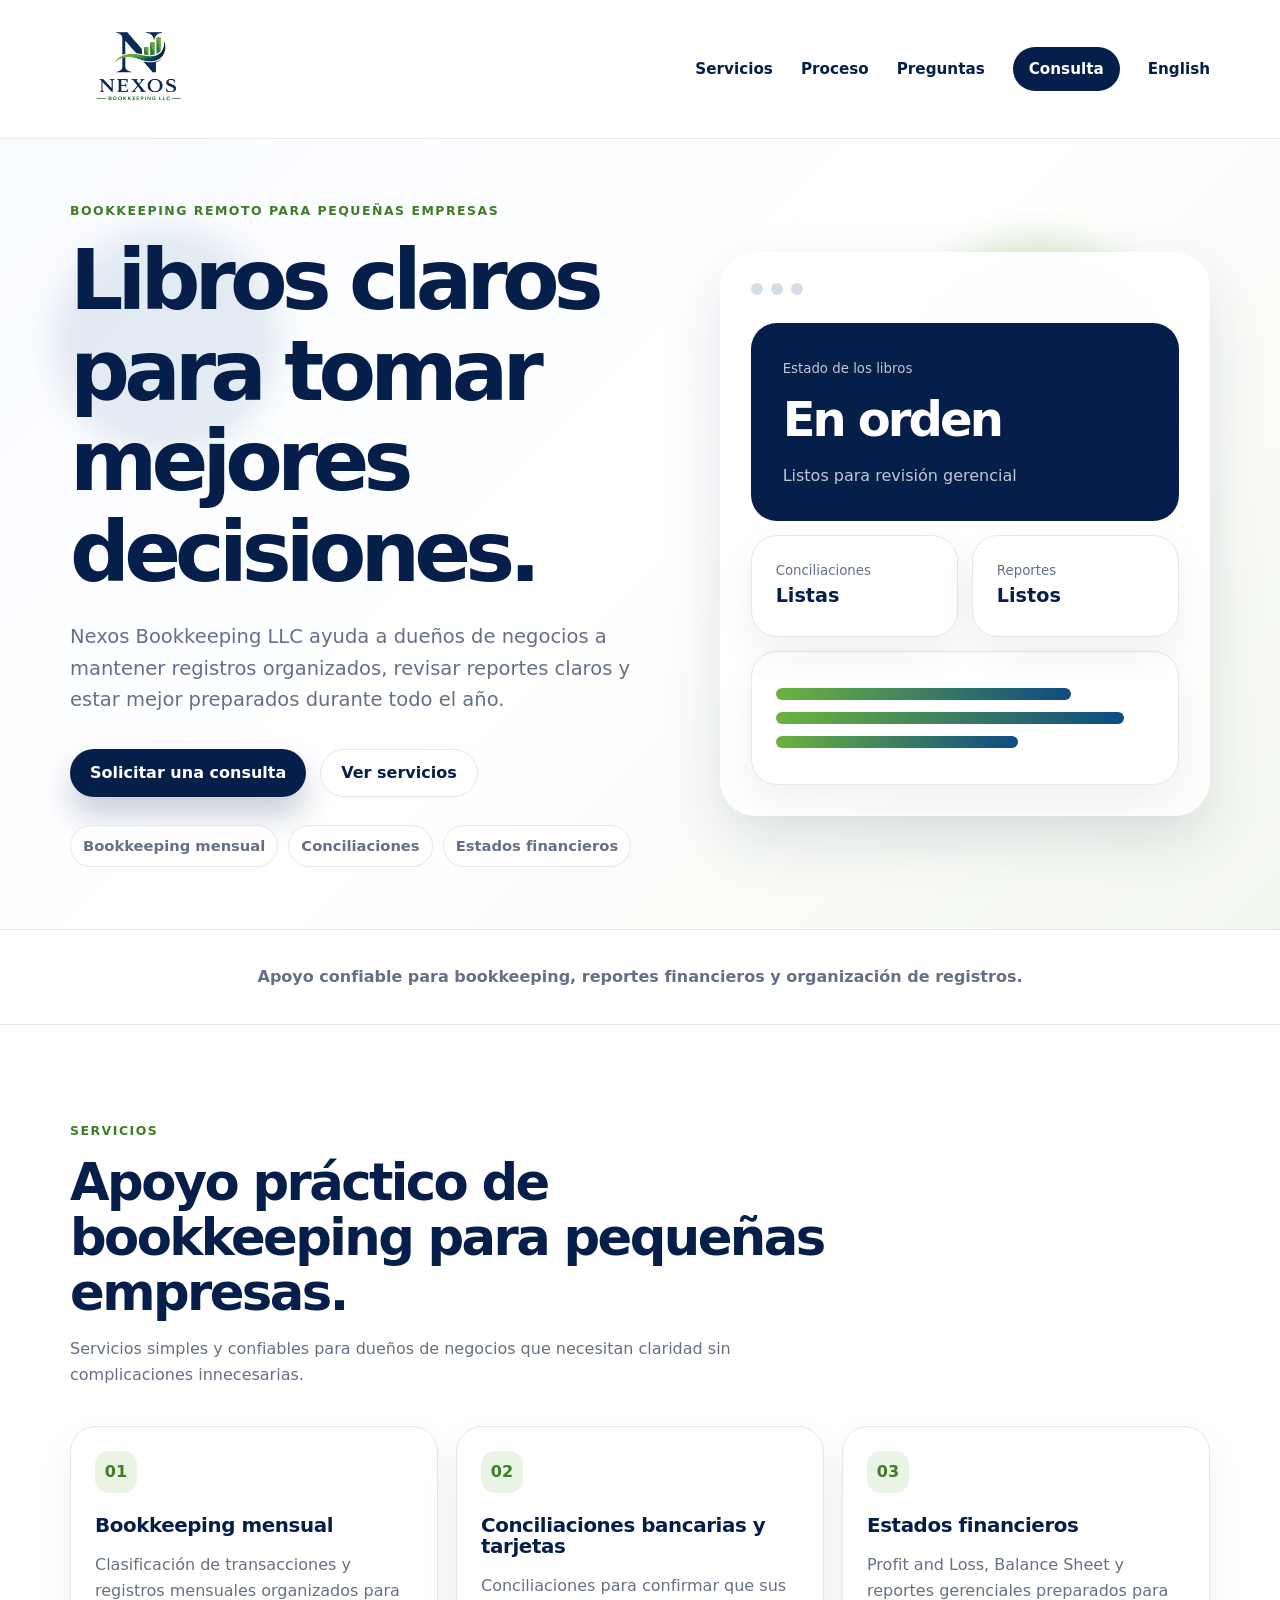
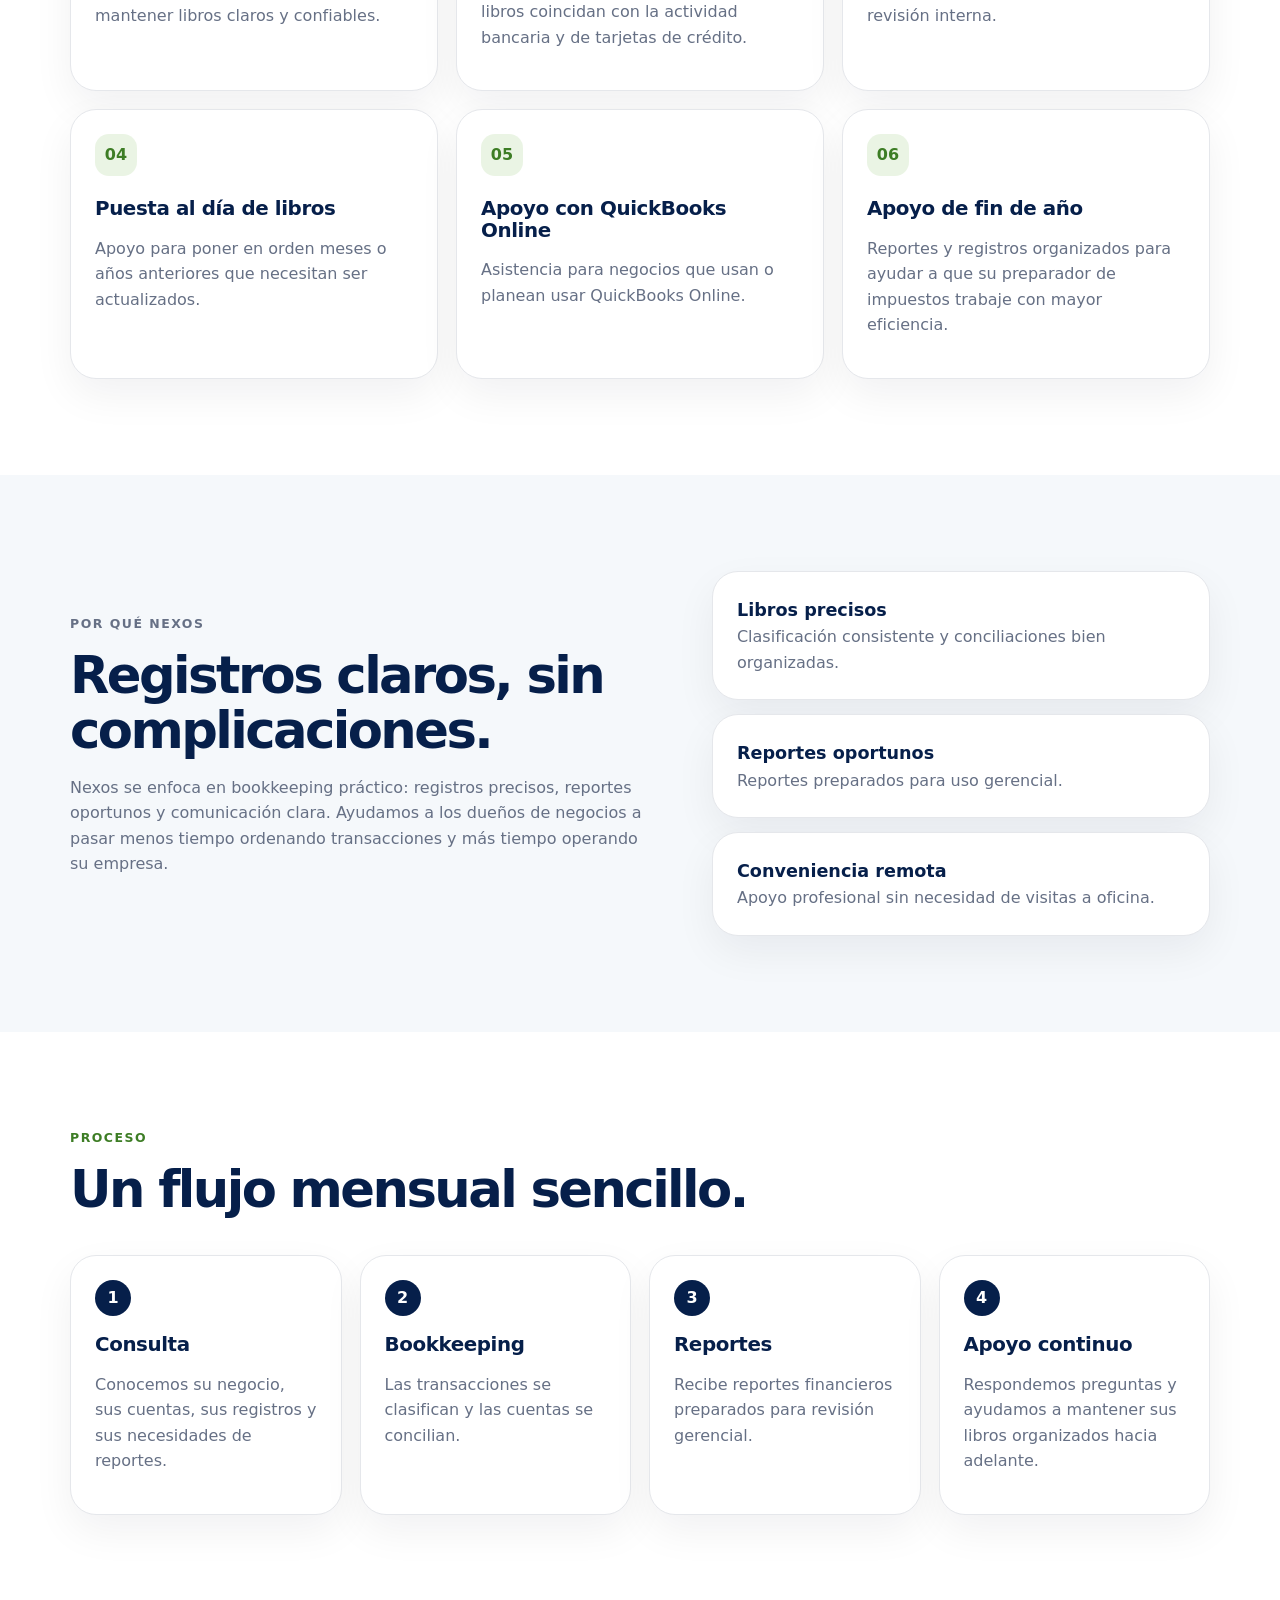
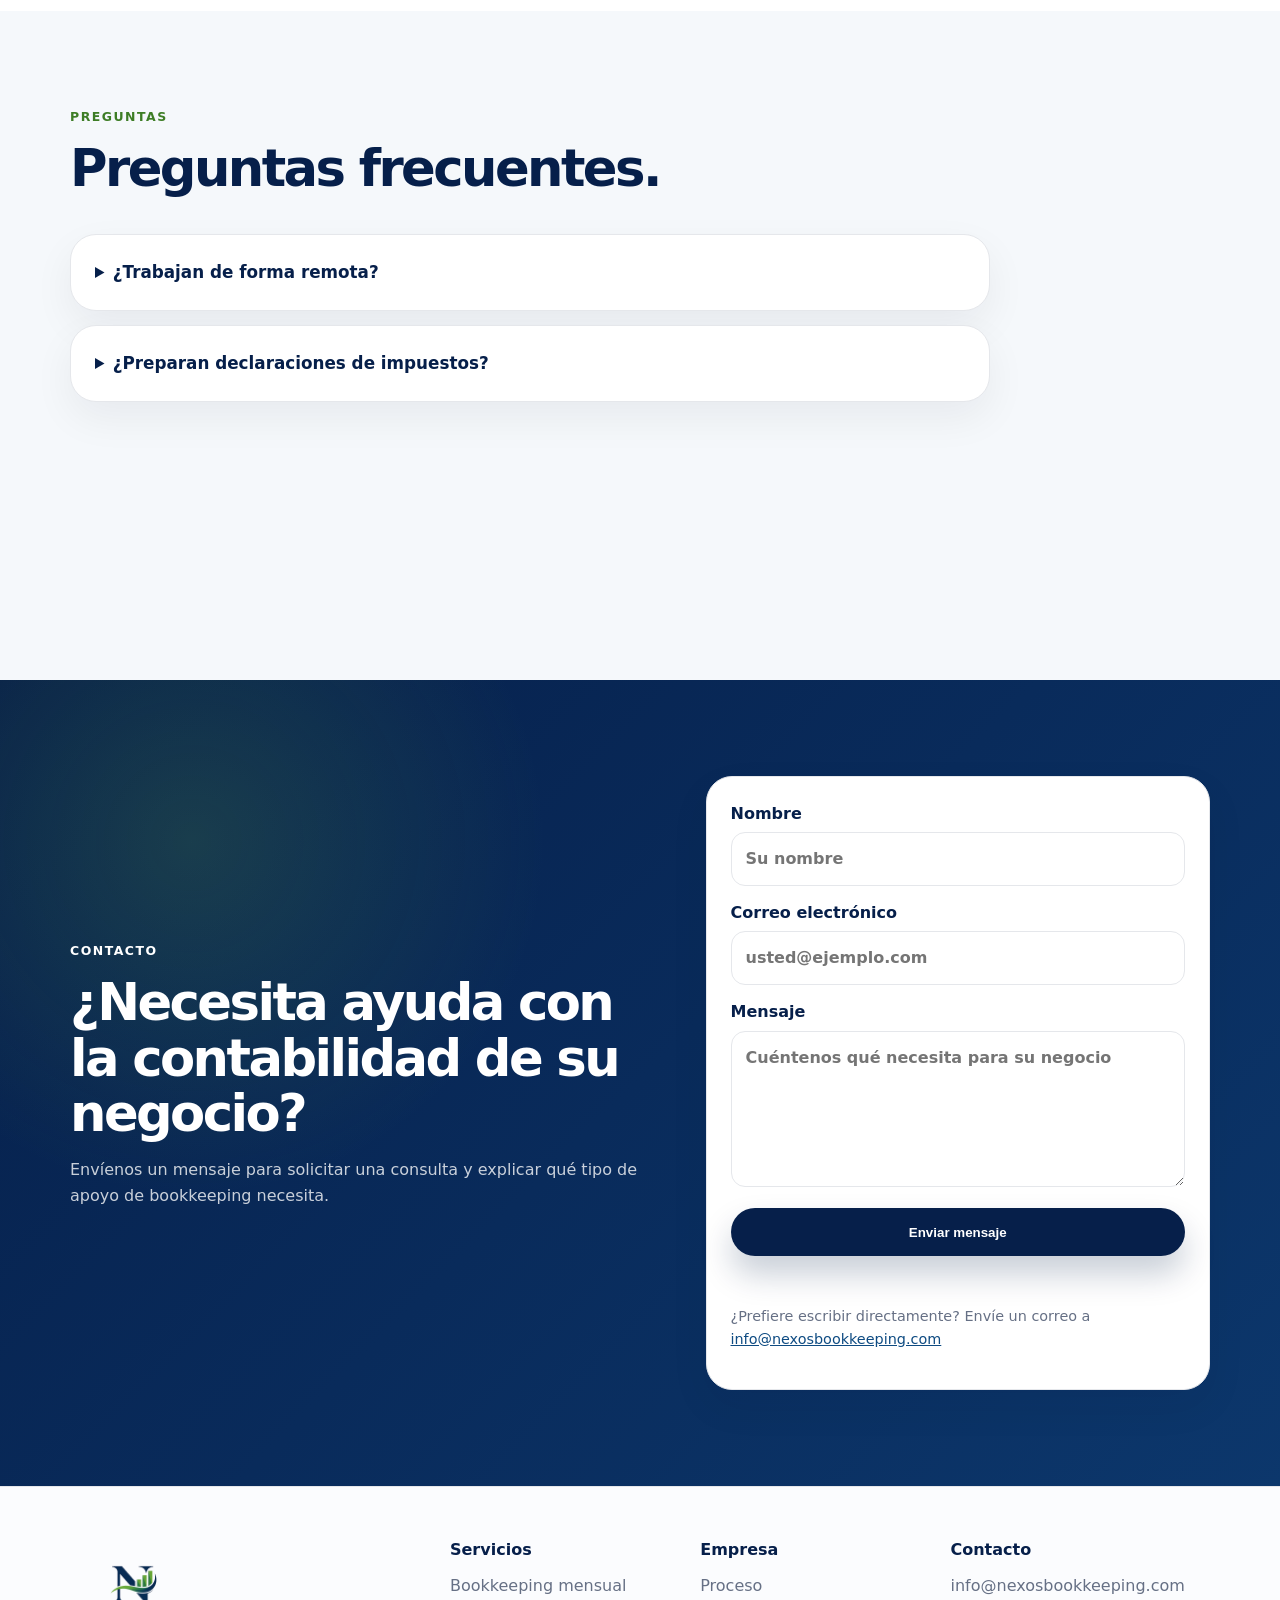
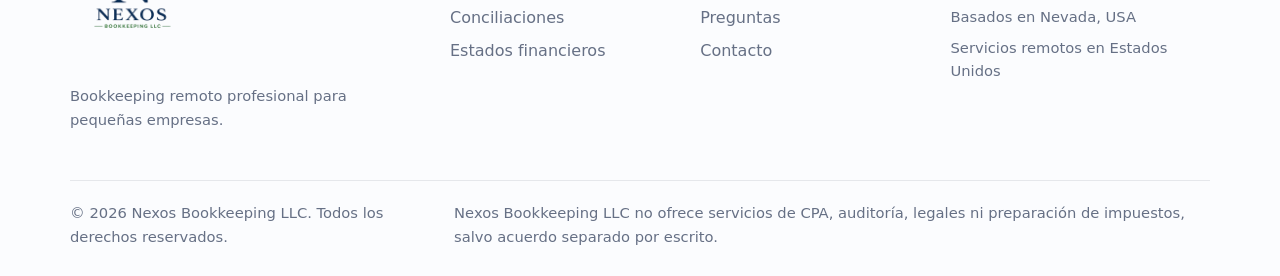
==== es.html @ 066c55a0 "Add files via upload" ====
<!doctype html>
<html lang="es">
<head>
  <meta charset="utf-8">
  <meta name="viewport" content="width=device-width, initial-scale=1">
  <title>Nexos Bookkeeping LLC | Bookkeeping para pequeñas empresas</title>
  <meta name="description" content="Servicios remotos de bookkeeping para pequeñas empresas. Contabilidad mensual, conciliaciones bancarias, estados financieros, puesta al día de libros y apoyo de fin de año.">
  <meta name="theme-color" content="#061f4a">
  <meta property="og:title" content="Nexos Bookkeeping LLC">
  <meta property="og:description" content="Bookkeeping profesional para pequeñas empresas en Estados Unidos.">
  <meta property="og:type" content="website">
  <meta property="og:url" content="https://nexosbookkeeping.com/es.html">
  <meta property="og:image" content="https://nexosbookkeeping.com/logo.png">
  <link rel="icon" href="favicon.png">
  <link rel="stylesheet" href="styles.css">
</head>
<body>
  <header class="site-header">
    <div class="container nav">
      <a class="brand" href="#top" aria-label="Inicio de Nexos Bookkeeping LLC">
        <img src="logo.png" alt="Logo de Nexos Bookkeeping LLC">
      </a>
      <button class="menu-button" id="menuButton" aria-label="Abrir navegación">Menú</button>
      <nav id="navLinks">
        <a href="#services">Servicios</a>
        <a href="#process">Proceso</a>
        <a href="#faq">Preguntas</a>
        <a href="#contact" class="nav-cta">Consulta</a>
        <a href="index.html">English</a>
      </nav>
    </div>
  </header>

  <main id="top">
    <section class="hero">
      <div class="orb orb-one"></div>
      <div class="orb orb-two"></div>
      <div class="container hero-grid">
        <div class="hero-copy reveal">
          <p class="eyebrow">Bookkeeping remoto para pequeñas empresas</p>
          <h1>Libros claros para tomar mejores decisiones.</h1>
          <p class="lead">Nexos Bookkeeping LLC ayuda a dueños de negocios a mantener registros organizados, revisar reportes claros y estar mejor preparados durante todo el año.</p>
          <div class="hero-actions">
            <a class="button primary" href="#contact">Solicitar una consulta</a>
            <a class="button secondary" href="#services">Ver servicios</a>
          </div>
          <div class="trust-pills" aria-label="Servicios principales">
            <span>Bookkeeping mensual</span>
            <span>Conciliaciones</span>
            <span>Estados financieros</span>
          </div>
        </div>

        <aside class="insight-card reveal" aria-label="Vista previa del estado de los libros">
          <div class="window-dots"><span></span><span></span><span></span></div>
          <div class="status-card">
            <small>Estado de los libros</small>
            <strong>En orden</strong>
            <p>Listos para revisión gerencial</p>
          </div>
          <div class="insight-grid">
            <div><small>Conciliaciones</small><strong>Listas</strong></div>
            <div><small>Reportes</small><strong>Listos</strong></div>
          </div>
          <div class="progress-list"><span></span><span></span><span></span></div>
        </aside>
      </div>
    </section>

    <section class="statement-strip">
      <div class="container"><p>Apoyo confiable para bookkeeping, reportes financieros y organización de registros.</p></div>
    </section>

    <section class="section" id="services">
      <div class="container">
        <div class="section-heading reveal">
          <p class="eyebrow">Servicios</p>
          <h2>Apoyo práctico de bookkeeping para pequeñas empresas.</h2>
          <p>Servicios simples y confiables para dueños de negocios que necesitan claridad sin complicaciones innecesarias.</p>
        </div>

        <div class="service-grid">
          <article class="service-card reveal"><span class="service-number">01</span><h3>Bookkeeping mensual</h3><p>Clasificación de transacciones y registros mensuales organizados para mantener libros claros y confiables.</p></article>
          <article class="service-card reveal"><span class="service-number">02</span><h3>Conciliaciones bancarias y tarjetas</h3><p>Conciliaciones para confirmar que sus libros coincidan con la actividad bancaria y de tarjetas de crédito.</p></article>
          <article class="service-card reveal"><span class="service-number">03</span><h3>Estados financieros</h3><p>Profit and Loss, Balance Sheet y reportes gerenciales preparados para revisión interna.</p></article>
          <article class="service-card reveal"><span class="service-number">04</span><h3>Puesta al día de libros</h3><p>Apoyo para poner en orden meses o años anteriores que necesitan ser actualizados.</p></article>
          <article class="service-card reveal"><span class="service-number">05</span><h3>Apoyo con QuickBooks Online</h3><p>Asistencia para negocios que usan o planean usar QuickBooks Online.</p></article>
          <article class="service-card reveal"><span class="service-number">06</span><h3>Apoyo de fin de año</h3><p>Reportes y registros organizados para ayudar a que su preparador de impuestos trabaje con mayor eficiencia.</p></article>
        </div>
      </div>
    </section>

    <section class="section soft">
      <div class="container split">
        <div class="reveal">
          <p class="eyebrow">Por qué Nexos</p>
          <h2>Registros claros, sin complicaciones.</h2>
          <p>Nexos se enfoca en bookkeeping práctico: registros precisos, reportes oportunos y comunicación clara. Ayudamos a los dueños de negocios a pasar menos tiempo ordenando transacciones y más tiempo operando su empresa.</p>
        </div>
        <div class="feature-stack reveal">
          <div><strong>Libros precisos</strong><span>Clasificación consistente y conciliaciones bien organizadas.</span></div>
          <div><strong>Reportes oportunos</strong><span>Reportes preparados para uso gerencial.</span></div>
          <div><strong>Conveniencia remota</strong><span>Apoyo profesional sin necesidad de visitas a oficina.</span></div>
        </div>
      </div>
    </section>

    <section class="section" id="process">
      <div class="container">
        <div class="section-heading reveal"><p class="eyebrow">Proceso</p><h2>Un flujo mensual sencillo.</h2></div>
        <div class="process-grid">
          <div class="process-card reveal"><span>1</span><h3>Consulta</h3><p>Conocemos su negocio, sus cuentas, sus registros y sus necesidades de reportes.</p></div>
          <div class="process-card reveal"><span>2</span><h3>Bookkeeping</h3><p>Las transacciones se clasifican y las cuentas se concilian.</p></div>
          <div class="process-card reveal"><span>3</span><h3>Reportes</h3><p>Recibe reportes financieros preparados para revisión gerencial.</p></div>
          <div class="process-card reveal"><span>4</span><h3>Apoyo continuo</h3><p>Respondemos preguntas y ayudamos a mantener sus libros organizados hacia adelante.</p></div>
        </div>
      </div>
    </section>

    <section class="section soft" id="faq">
      <div class="container">
        <div class="section-heading reveal"><p class="eyebrow">Preguntas</p><h2>Preguntas frecuentes.</h2></div>
        <div class="faq-list">
          <details class="reveal"><summary>¿Trabajan de forma remota?</summary><p>Sí. Nexos ofrece servicios remotos de bookkeeping para pequeñas empresas.</p></details>
          <details class="reveal"><summary>¿Preparan declaraciones de impuestos?</summary><p>No. Nexos Bookkeeping LLC no prepara declaraciones de impuestos, salvo que se acuerde por escrito por separado.</p></details>
          <details class="reveal"><summary>¿Pueden ayudar si mis libros están atrasados?</summary><p>Sí. Podemos ayudar a poner al día meses o años anteriores.</p></details>
          <details class="reveal"><summary>¿Necesito usar QuickBooks Online?</summary><p>No siempre. Podemos conversar sobre el mejor flujo de trabajo para su negocio durante la consulta.</p></details>
        </div>
      </div>
    </section>

    <section class="contact-section" id="contact">
      <div class="container contact-grid reveal">
        <div>
          <p class="eyebrow light">Contacto</p>
          <h2>¿Necesita ayuda con la contabilidad de su negocio?</h2>
          <p>Envíenos un mensaje para solicitar una consulta y explicar qué tipo de apoyo de bookkeeping necesita.</p>
        </div>

        <form class="contact-form" id="contactForm" action="https://formspree.io/f/meebbgje" method="POST" onsubmit="submitContactForm(event)">
          <label>Nombre<input name="name" type="text" placeholder="Su nombre" required></label>
          <label>Correo electrónico<input name="email" type="email" placeholder="usted@ejemplo.com" required></label>
          <label>Mensaje<textarea name="message" rows="5" placeholder="Cuéntenos qué necesita para su negocio" required></textarea></label>
          <input type="hidden" name="_subject" value="New Spanish website inquiry from Nexos Bookkeeping">
          <button class="button primary full" id="contactSubmit" type="submit">Enviar mensaje</button>
          <p class="form-status" id="formStatus" aria-live="polite"></p>
          <p class="form-note">¿Prefiere escribir directamente? Envíe un correo a <a href="mailto:info@nexosbookkeeping.com">info@nexosbookkeeping.com</a></p>
        </form>
      </div>
    </section>
  </main>

  <footer>
    <div class="container footer-grid">
      <div><img src="logo.png" alt="Logo de Nexos Bookkeeping LLC" class="footer-logo"><p>Bookkeeping remoto profesional para pequeñas empresas.</p></div>
      <div><h4>Servicios</h4><a href="#services">Bookkeeping mensual</a><a href="#services">Conciliaciones</a><a href="#services">Estados financieros</a></div>
      <div><h4>Empresa</h4><a href="#process">Proceso</a><a href="#faq">Preguntas</a><a href="#contact">Contacto</a></div>
      <div><h4>Contacto</h4><a href="mailto:info@nexosbookkeeping.com">info@nexosbookkeeping.com</a><span>Basados en Nevada, USA</span><span>Servicios remotos en Estados Unidos</span></div>
    </div>
    <div class="container disclaimer">
      <p>© <span id="year"></span> Nexos Bookkeeping LLC. Todos los derechos reservados.</p>
      <p>Nexos Bookkeeping LLC no ofrece servicios de CPA, auditoría, legales ni preparación de impuestos, salvo acuerdo separado por escrito.</p>
    </div>
  </footer>

  <script>
  async function submitContactForm(event) {
    event.preventDefault();
    const form = document.getElementById("contactForm");
    const button = document.getElementById("contactSubmit");
    const status = document.getElementById("formStatus");
    button.disabled = true;
    button.textContent = "Enviando...";
    status.textContent = "";
    status.className = "form-status";
    try {
      const response = await fetch(form.action, { method: "POST", body: new FormData(form), headers: { "Accept": "application/json" } });
      if (response.ok) {
        form.reset();
        status.textContent = "✓ Gracias. Su mensaje fue enviado correctamente.";
        status.classList.add("success");
        button.textContent = "Mensaje enviado";
        setTimeout(function () { button.disabled = false; button.textContent = "Enviar mensaje"; }, 2500);
      } else { throw new Error(); }
    } catch (error) {
      status.textContent = "Algo salió mal. Por favor escriba directamente a info@nexosbookkeeping.com.";
      status.classList.add("error");
      button.disabled = false;
      button.textContent = "Enviar mensaje";
    }
    return false;
  }
  </script>
  <script src="script.js"></script>
</body>
</html>
---- styles.css ----
:root{
  --navy:#061f4a;
  --blue:#0e4b82;
  --green:#6bb33f;
  --green-dark:#3d7d25;
  --ink:#142033;
  --muted:#667085;
  --line:#e5e7eb;
  --soft:#f5f8fb;
  --white:#ffffff;
  --shadow:0 24px 60px rgba(6,31,74,.12);
}
*{box-sizing:border-box}
html{scroll-behavior:smooth}
body{
  margin:0;
  font-family:Inter,ui-sans-serif,system-ui,-apple-system,BlinkMacSystemFont,"Segoe UI",Arial,sans-serif;
  color:var(--ink);
  background:var(--white);
  line-height:1.6;
}
.container{width:min(1140px,92%);margin:0 auto}
.site-header{
  position:sticky;top:0;z-index:100;
  background:rgba(255,255,255,.9);
  backdrop-filter:blur(16px);
  border-bottom:1px solid rgba(229,231,235,.85);
}
.nav{min-height:82px;display:flex;align-items:center;justify-content:space-between;gap:24px}
.brand img{width:138px;display:block}
nav{display:flex;align-items:center;gap:28px}
nav a{color:var(--navy);text-decoration:none;font-size:.95rem;font-weight:800}
.nav-cta{background:var(--navy);color:white!important;padding:10px 16px;border-radius:999px}
.menu-button{display:none;border:0;background:var(--navy);color:white;padding:10px 14px;border-radius:999px;font-weight:800}

.hero{
  position:relative;
  min-height:790px;
  display:flex;
  align-items:center;
  overflow:hidden;
  background:linear-gradient(135deg,#f8fbff 0%,#fff 48%,#f3f8ef 100%);
}
.orb{position:absolute;border-radius:50%;filter:blur(14px);opacity:.82}
.orb-one{right:8%;top:12%;width:280px;height:280px;background:rgba(107,179,63,.22)}
.orb-two{left:4%;top:11%;width:230px;height:230px;background:rgba(14,75,130,.12)}
.hero-grid{position:relative;display:grid;grid-template-columns:1.08fr .92fr;gap:74px;align-items:center}
.eyebrow{
  color:var(--green-dark);
  font-weight:900;
  text-transform:uppercase;
  letter-spacing:.12em;
  font-size:.78rem;
  margin:0 0 14px;
}
.eyebrow.light{color:#bde6a5}
h1,h2,h3{color:var(--navy);line-height:1.08;margin:0}
h1{font-size:clamp(3rem,6.55vw,5.35rem);letter-spacing:-.07em;max-width:900px}
h2{font-size:clamp(2rem,4vw,3.25rem);letter-spacing:-.05em}
h3{font-size:1.24rem;letter-spacing:-.02em}
.lead{font-size:1.22rem;color:var(--muted);max-width:690px;margin:24px 0 0}
.hero-actions{display:flex;flex-wrap:wrap;gap:14px;margin-top:34px}
.button{
  display:inline-flex;align-items:center;justify-content:center;
  min-height:48px;padding:0 20px;border-radius:999px;
  text-decoration:none;font-weight:850;border:0;cursor:pointer;
  transition:transform .2s ease,box-shadow .2s ease,background .2s ease;
}
.button:hover{transform:translateY(-2px)}
.primary{background:var(--navy);color:white;box-shadow:0 18px 32px rgba(6,31,74,.22)}
.secondary{border:1px solid var(--line);color:var(--navy);background:white}
.full{width:100%}
.trust-pills{display:flex;flex-wrap:wrap;gap:10px;margin-top:28px}
.trust-pills span{
  padding:8px 12px;border:1px solid rgba(6,31,74,.10);
  background:rgba(255,255,255,.75);
  border-radius:999px;color:var(--muted);font-size:.92rem;font-weight:750;
}
.insight-card{
  padding:30px;border-radius:36px;
  background:linear-gradient(180deg,rgba(255,255,255,.95),rgba(255,255,255,.78));
  border:1px solid rgba(255,255,255,.75);
  box-shadow:var(--shadow);
}
.window-dots{display:flex;gap:8px;margin-bottom:28px}
.window-dots span{width:12px;height:12px;border-radius:50%;background:#d7dde6}
.status-card{padding:32px;background:var(--navy);color:white;border-radius:26px}
.status-card small{opacity:.75}
.status-card strong{display:block;font-size:3rem;letter-spacing:-.06em}
.status-card p{margin:6px 0 0;color:rgba(255,255,255,.75)}
.insight-grid{display:grid;grid-template-columns:1fr 1fr;gap:14px;margin:14px 0}
.insight-grid div,.progress-list,.service-card,.process-card,.feature-stack div,details,.contact-form{
  background:white;border:1px solid var(--line);border-radius:26px;padding:24px;
  box-shadow:0 16px 42px rgba(16,24,40,.06);
}
.insight-grid small{display:block;color:var(--muted)}
.insight-grid strong{color:var(--navy);font-size:1.2rem}
.progress-list span{display:block;height:12px;background:linear-gradient(90deg,var(--green),var(--blue));border-radius:999px;margin:12px 0}
.progress-list span:nth-child(1){width:78%}
.progress-list span:nth-child(2){width:92%}
.progress-list span:nth-child(3){width:64%}
.statement-strip{padding:34px 0;border-block:1px solid var(--line);text-align:center;color:var(--muted);font-weight:800}
.statement-strip p{margin:0}
.section{padding:96px 0}
.soft{background:var(--soft)}
.section-heading{max-width:780px;margin-bottom:38px}
.section-heading p:not(.eyebrow),.split p,.service-card p,.process-card p,.feature-stack span,details p,.contact-grid p{color:var(--muted)}
.service-grid{display:grid;grid-template-columns:repeat(3,1fr);gap:18px}
.service-card{transition:transform .22s ease,box-shadow .22s ease}
.service-card:hover{transform:translateY(-5px);box-shadow:var(--shadow)}
.service-number{
  width:42px;height:42px;display:grid;place-items:center;
  background:rgba(107,179,63,.14);color:var(--green-dark);
  border-radius:14px;font-weight:900;margin-bottom:22px;
}
.split{display:grid;grid-template-columns:1fr .85fr;gap:56px;align-items:center}
.feature-stack{display:grid;gap:14px}
.feature-stack strong{display:block;color:var(--navy);font-size:1.1rem}
.process-grid{display:grid;grid-template-columns:repeat(4,1fr);gap:18px}
.process-card span{
  width:36px;height:36px;border-radius:50%;display:grid;place-items:center;
  background:var(--navy);color:white;font-weight:900;margin-bottom:18px;
}
.faq-list{display:grid;gap:14px;max-width:920px}
summary{cursor:pointer;color:var(--navy);font-weight:900;font-size:1.05rem}
details p{margin-bottom:0}
.contact-section{
  padding:96px 0;
  background:radial-gradient(circle at 15% 20%,rgba(107,179,63,.18),transparent 28%),linear-gradient(135deg,var(--navy),#0c376c);
}
.contact-grid{display:grid;grid-template-columns:1fr .85fr;gap:42px;align-items:center;color:white}
.contact-grid h2,.contact-grid .eyebrow{color:white}
.contact-grid p{color:rgba(255,255,255,.78)}
.contact-form{color:var(--ink)}
.contact-form label{display:block;font-weight:800;color:var(--navy);margin-bottom:14px}
.contact-form input,.contact-form textarea{
  width:100%;margin-top:6px;padding:13px 14px;border:1px solid var(--line);
  border-radius:14px;font:inherit;outline:none;
}
.contact-form input:focus,.contact-form textarea:focus{border-color:var(--blue);box-shadow:0 0 0 4px rgba(14,75,130,.09)}
.form-note{font-size:.9rem;color:var(--muted)!important}
.form-note a{color:var(--blue)}
footer{background:#fbfcfe;border-top:1px solid var(--line);padding:50px 0 28px}
.footer-grid{display:grid;grid-template-columns:1.6fr 1fr 1fr 1.2fr;gap:34px}
.footer-logo{width:125px}
.footer-grid p,.footer-grid span,.disclaimer{color:var(--muted);font-size:.92rem}
.footer-grid a{display:block;color:var(--muted);text-decoration:none;margin:7px 0}
.footer-grid h4{color:var(--navy);margin:0 0 10px}
.footer-grid span{display:block;margin:7px 0}
.disclaimer{margin-top:34px;display:flex;justify-content:space-between;gap:24px;border-top:1px solid var(--line);padding-top:20px}
.disclaimer p{margin:0}
.reveal{opacity:0;transform:translateY(18px);transition:opacity .7s ease,transform .7s ease}
.reveal.visible{opacity:1;transform:translateY(0)}

@media(max-width:900px){
  .hero{min-height:auto;padding:76px 0}
  .hero-grid,.split,.contact-grid{grid-template-columns:1fr}
  .service-grid{grid-template-columns:1fr 1fr}
  .process-grid{grid-template-columns:1fr 1fr}
  .footer-grid{grid-template-columns:1fr 1fr}
  .disclaimer{flex-direction:column;text-align:center}
}
@media(max-width:640px){
  .nav{min-height:74px}
  .menu-button{display:inline-flex}
  nav{
    position:fixed;top:74px;left:4%;right:4%;
    display:none;flex-direction:column;align-items:stretch;
    background:white;border:1px solid var(--line);border-radius:22px;
    padding:18px;box-shadow:var(--shadow)
  }
  nav.open{display:flex}
  .nav-cta{text-align:center}
  .service-grid,.process-grid,.insight-grid,.footer-grid{grid-template-columns:1fr}
  .section,.contact-section{padding:66px 0}
  h1{font-size:clamp(2.55rem,13vw,4.1rem)}
}
/* Form submission status */
.form-status {
  min-height: 22px;
  margin: 12px 0 0;
  font-size: 0.95rem;
  font-weight: 800;
}

.form-status.success {
  color: #2f7d32;
}

.form-status.error {
  color: #b42318;
}

.contact-form button:disabled {
  opacity: 0.75;
  cursor: not-allowed;
  transform: none;
}
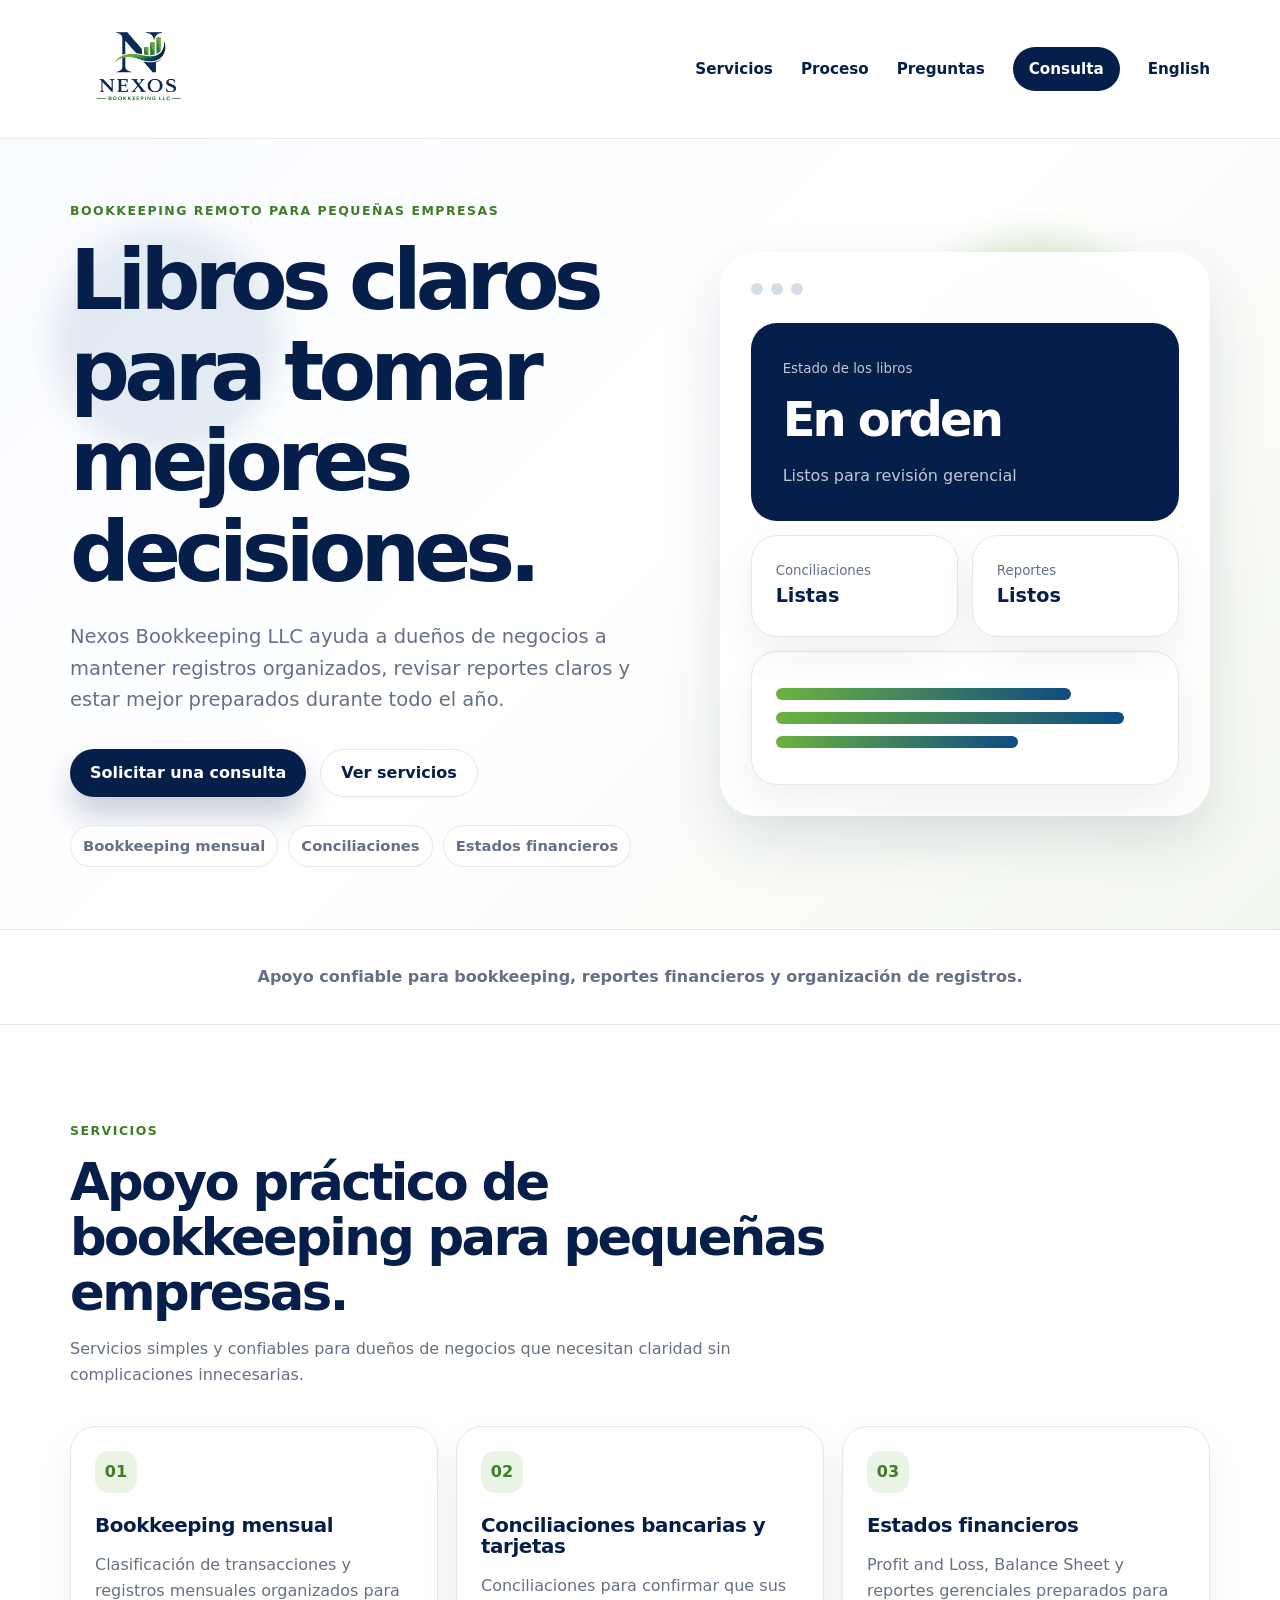
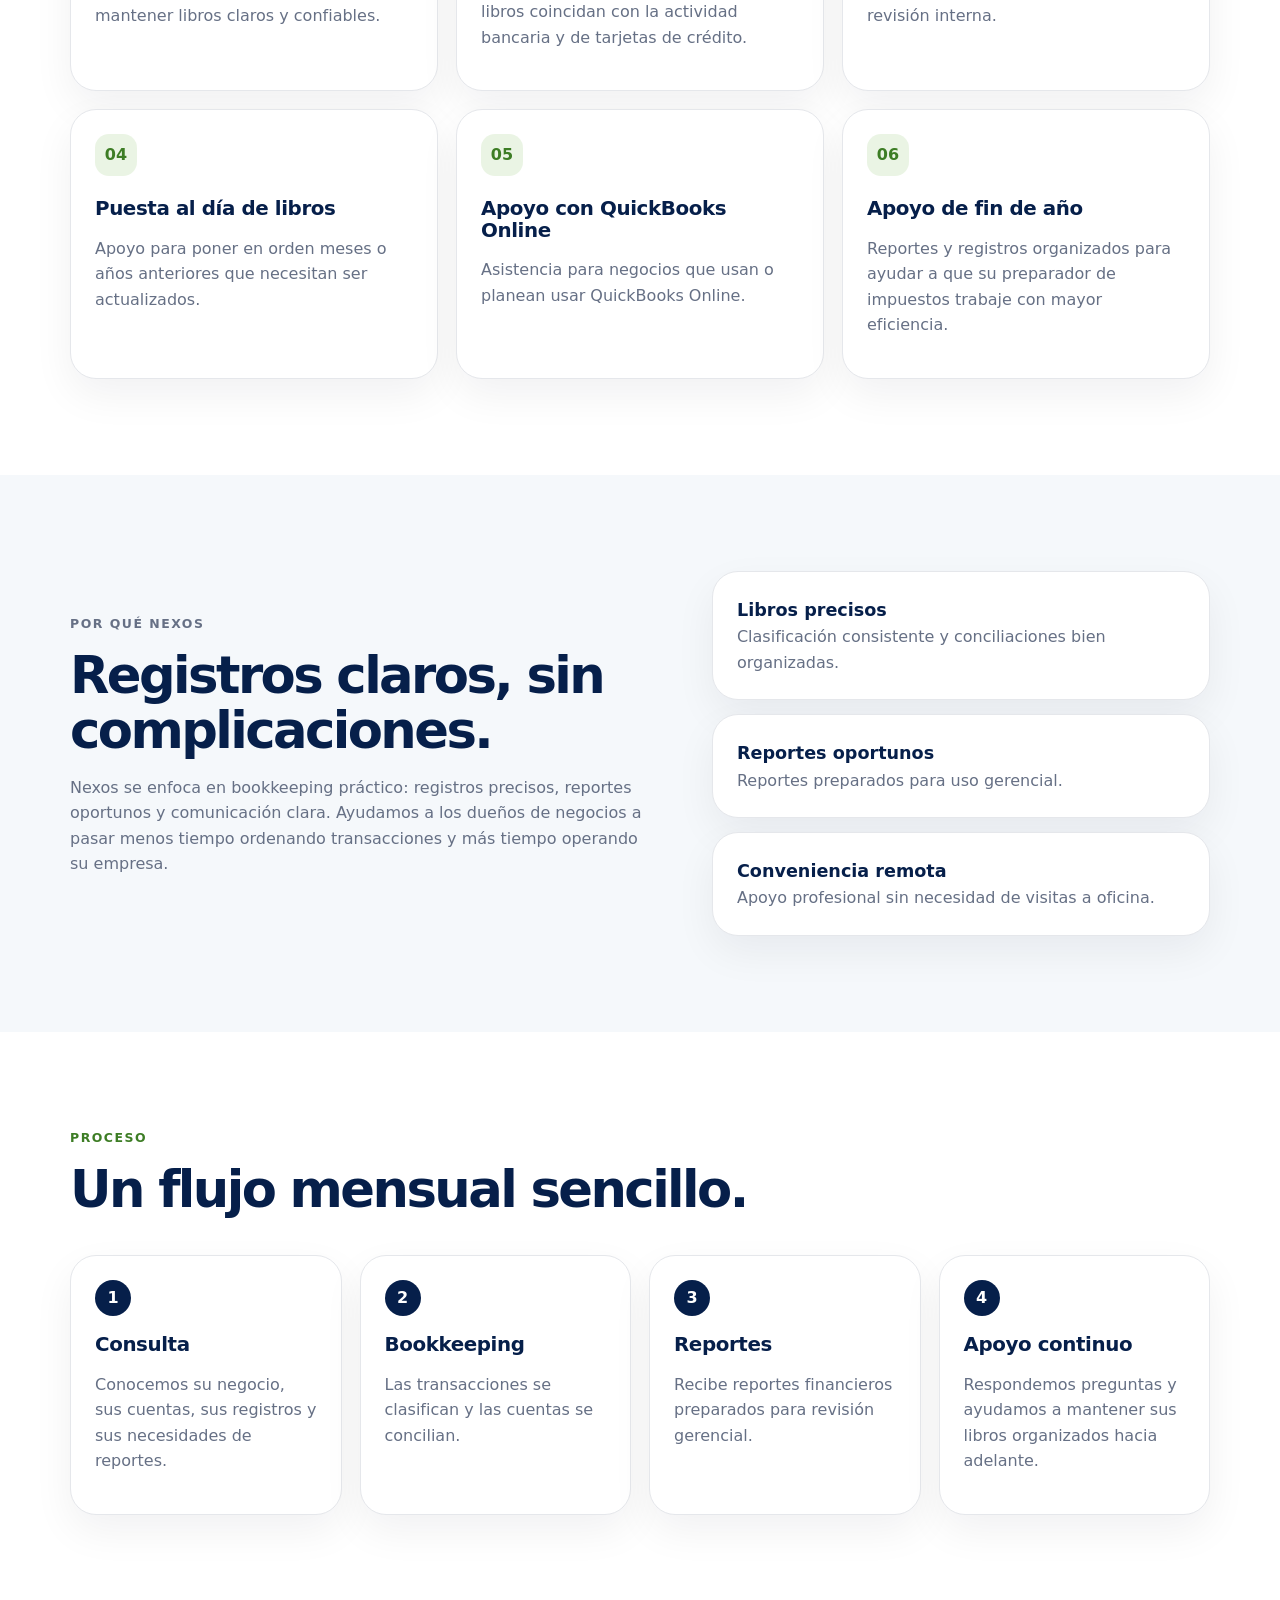
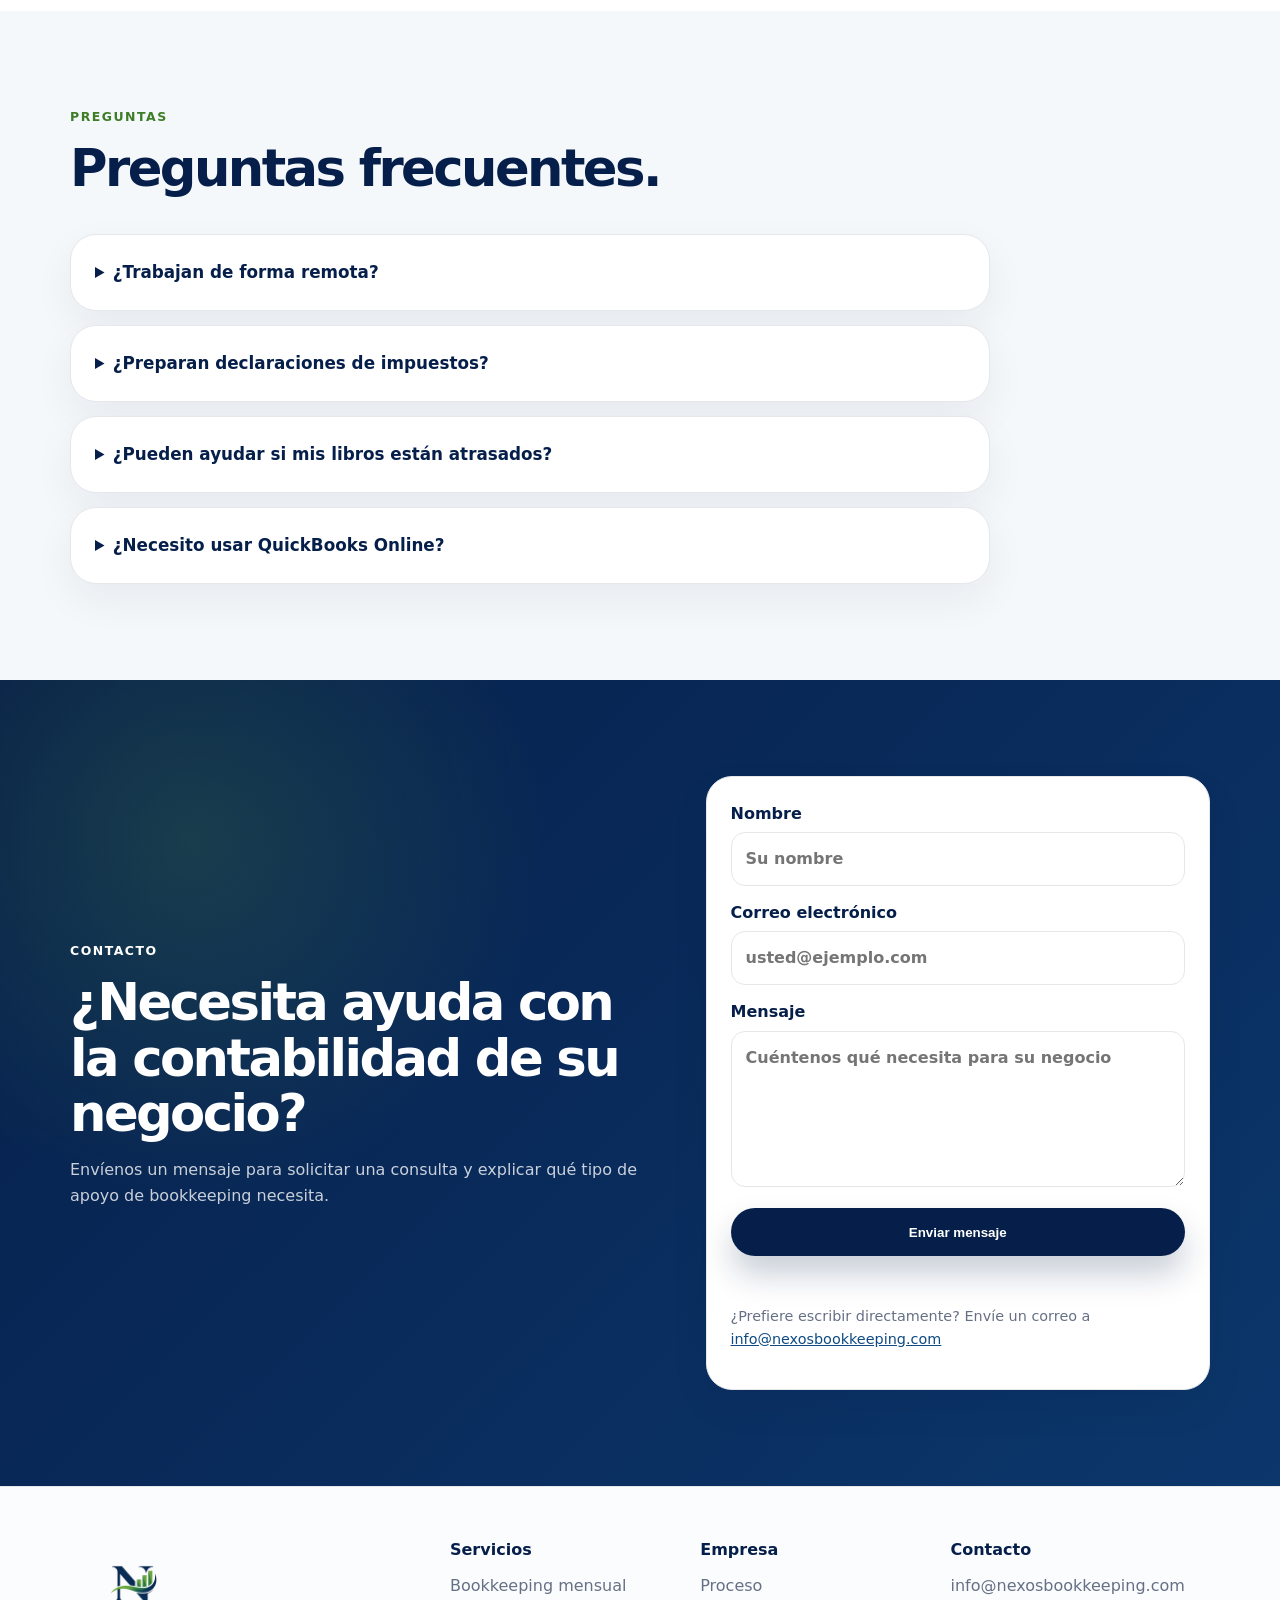
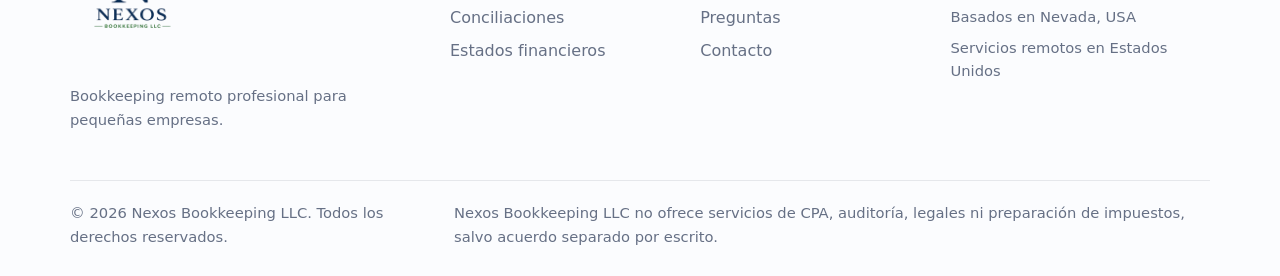
==== commit afb0a838: "Enhance SEO with canonical and alternate links Added canonical and alternate language links for SEO." ====
--- a/es.html
+++ b/es.html
@@ -13,6 +13,10 @@
   <meta property="og:image" content="https://nexosbookkeeping.com/logo.png">
   <link rel="icon" href="favicon.png">
   <link rel="stylesheet" href="styles.css">
+  <link rel="canonical" href="https://nexosbookkeeping.com/es.html">
+  <link rel="alternate" hreflang="en" href="https://nexosbookkeeping.com/">
+  <link rel="alternate" hreflang="es" href="https://nexosbookkeeping.com/es.html">
+  <link rel="alternate" hreflang="x-default" href="https://nexosbookkeeping.com/">
 </head>
 <body>
   <header class="site-header">
